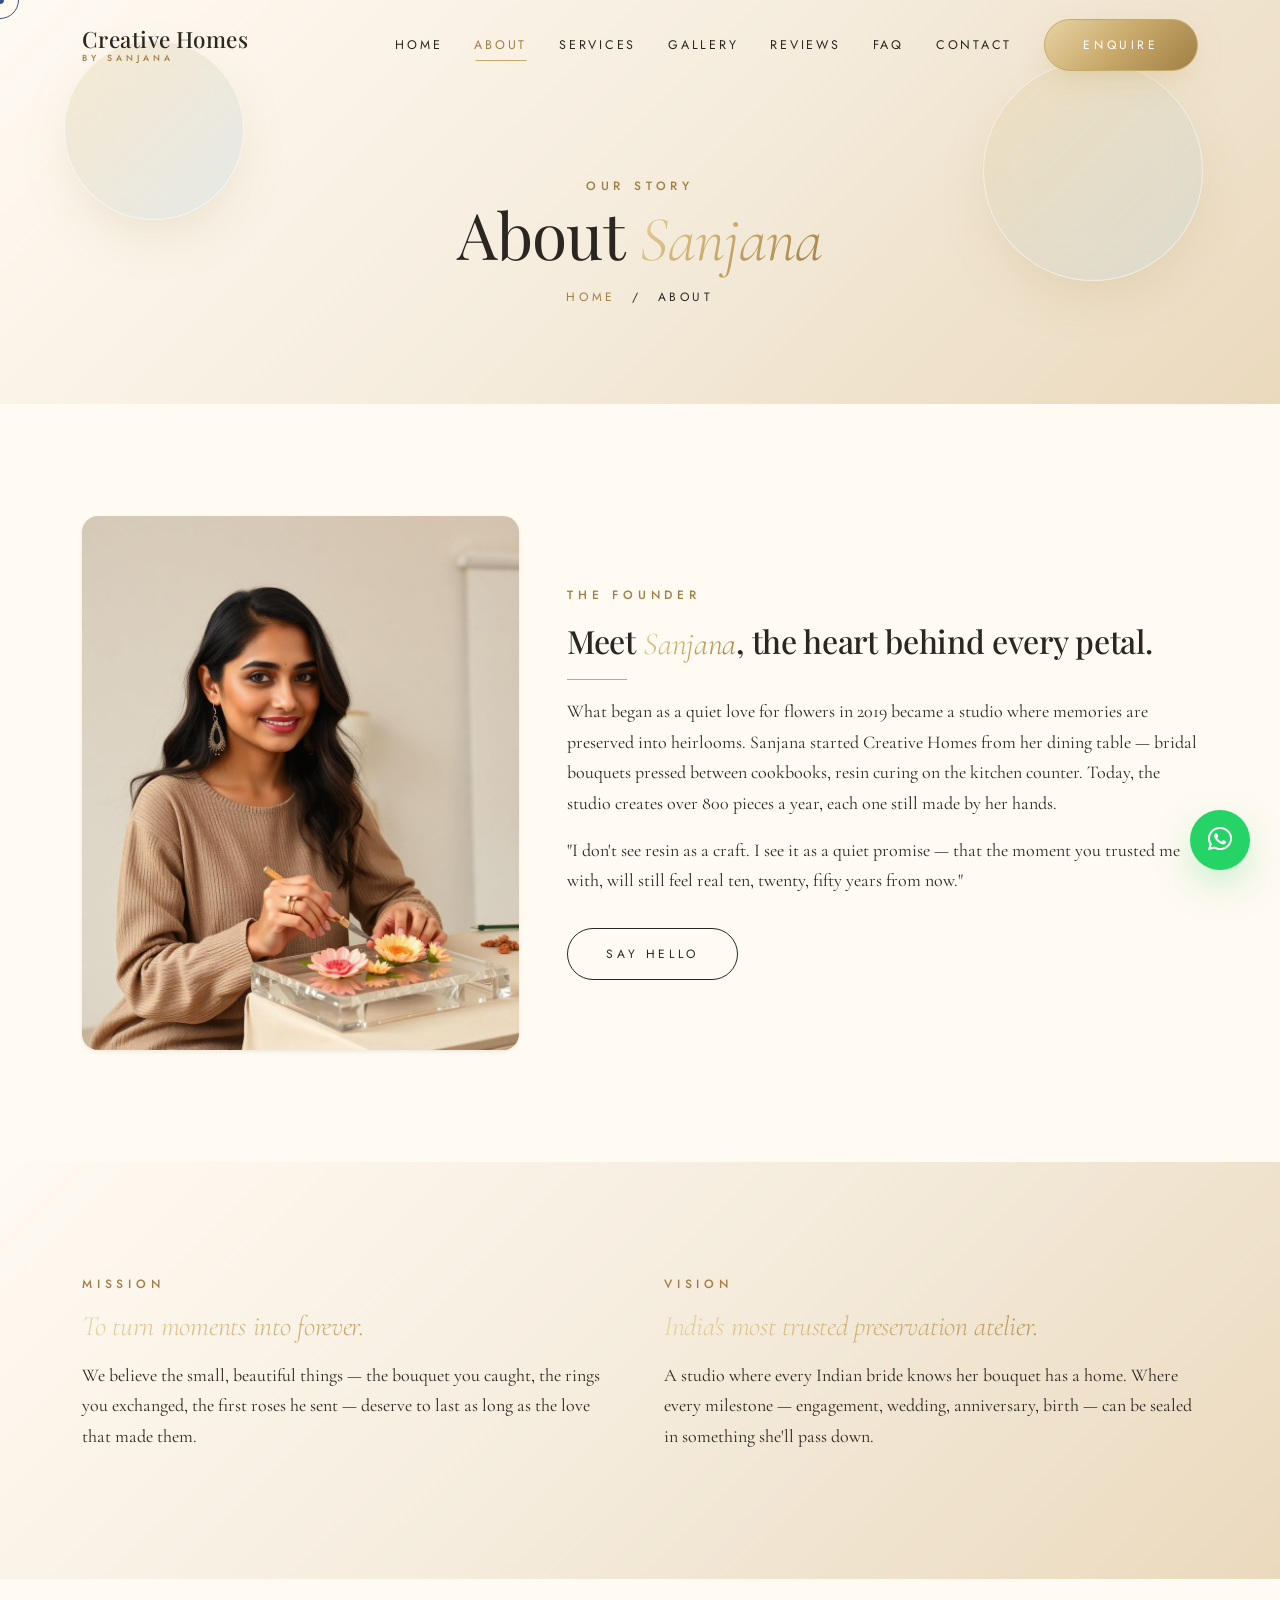
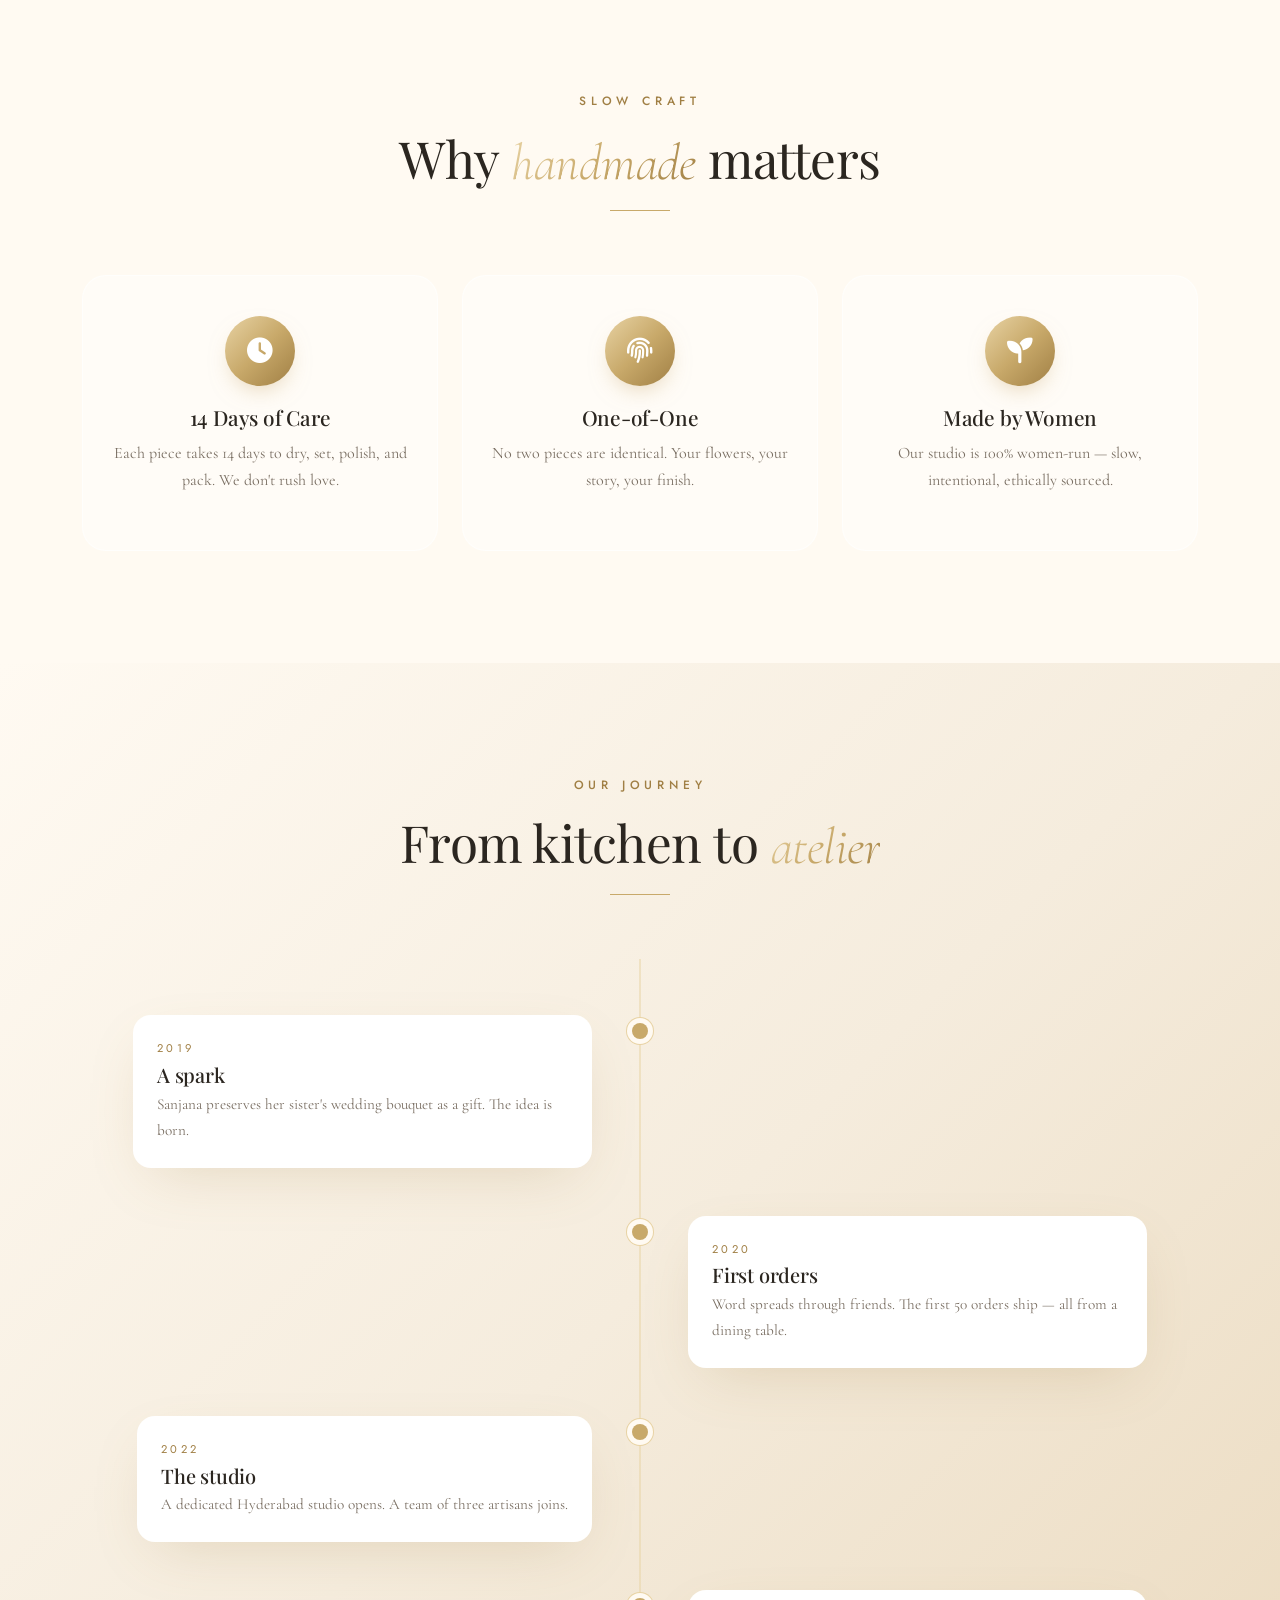
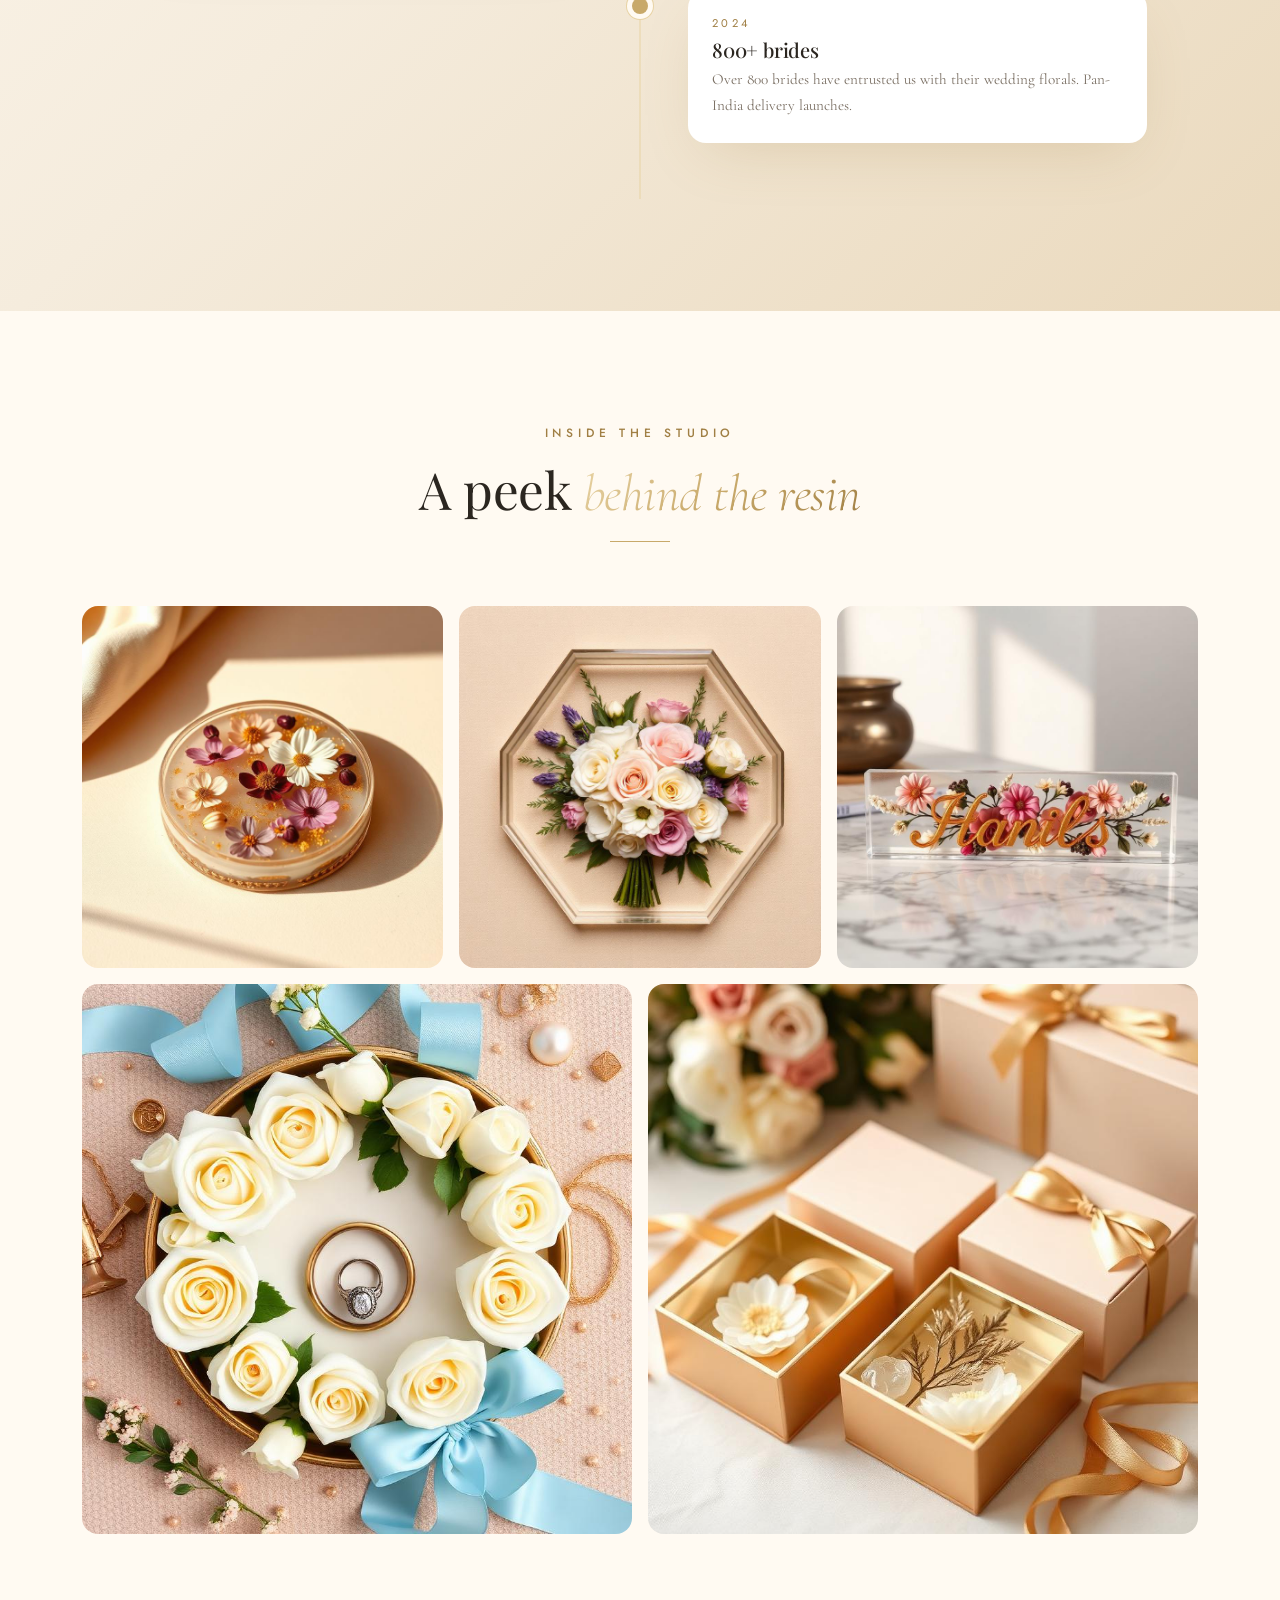
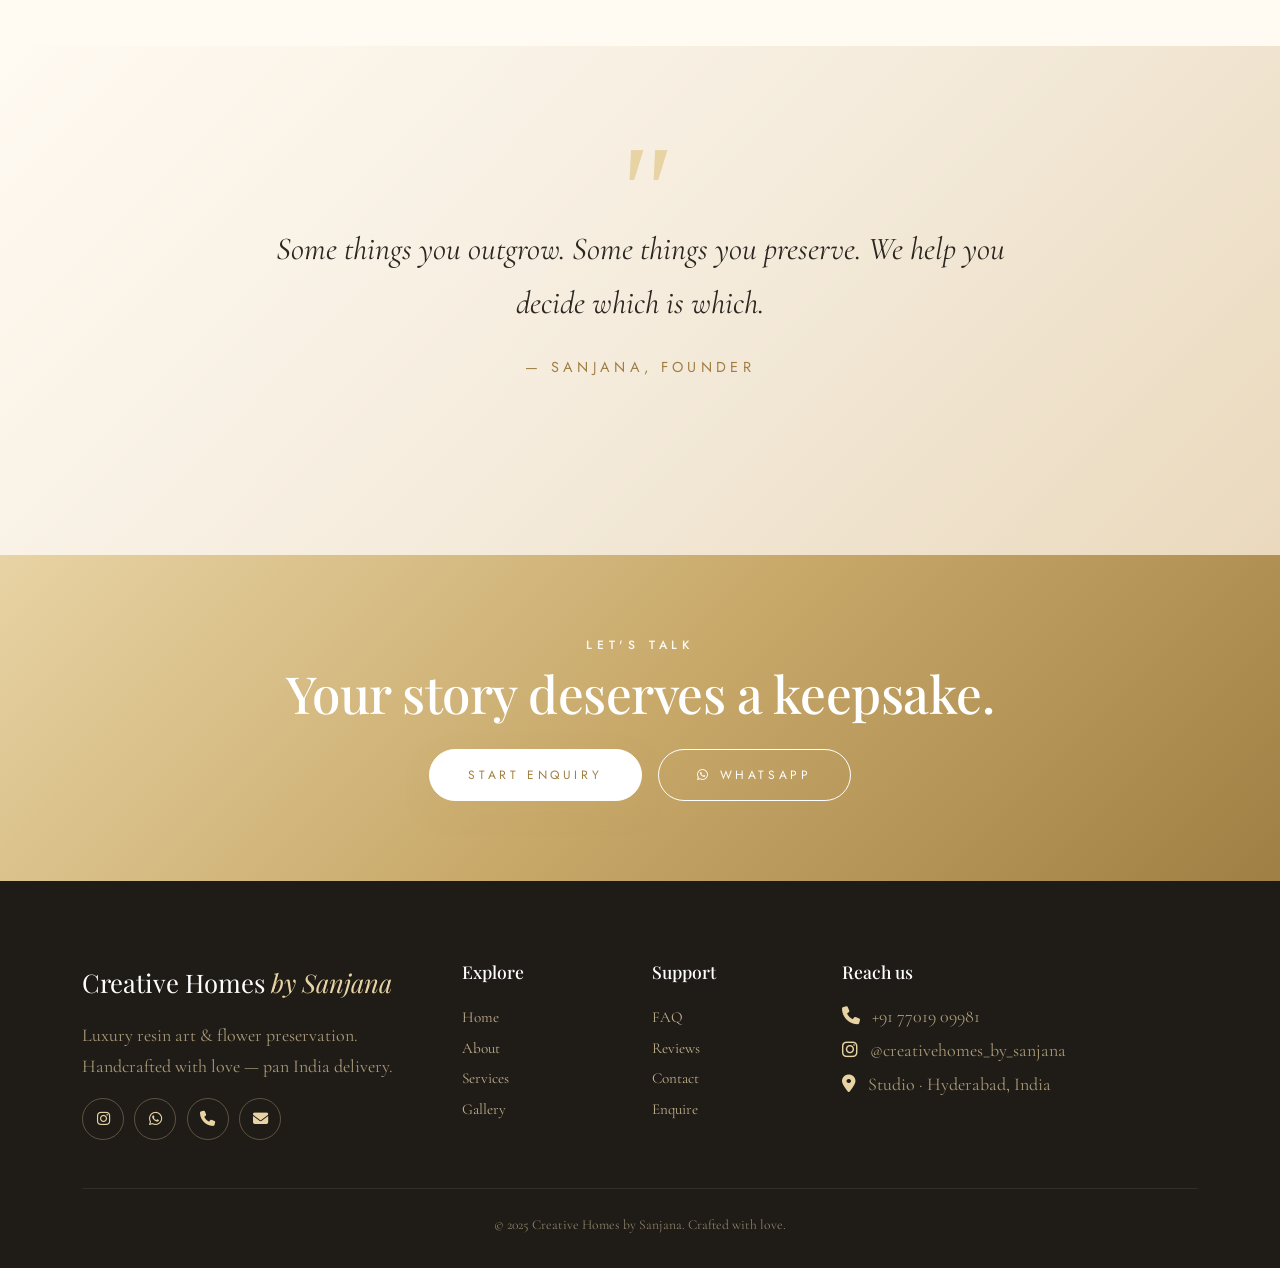
==== about.html @ 937a448a "first commit" ====
<!DOCTYPE html>
<html lang="en">
<head>
<meta charset="UTF-8" /><meta name="viewport" content="width=device-width, initial-scale=1" />
<title>About | Creative Homes by Sanjana</title>
<meta name="description" content="The story behind Creative Homes by Sanjana — a luxury resin art studio crafting heirloom keepsakes by hand." />
<link rel="preconnect" href="https://fonts.googleapis.com"><link rel="preconnect" href="https://fonts.gstatic.com" crossorigin>
<link href="https://fonts.googleapis.com/css2?family=Playfair+Display:wght@400;500;600&family=Cormorant+Garamond:ital,wght@0,300;0,400;1,300;1,400&family=Jost:wght@300;400;500&display=swap" rel="stylesheet">
<link rel="stylesheet" href="https://cdn.jsdelivr.net/npm/bootstrap@5.3.3/dist/css/bootstrap.min.css">
<link rel="stylesheet" href="https://cdnjs.cloudflare.com/ajax/libs/font-awesome/6.5.0/css/all.min.css">
<link rel="stylesheet" href="CSS/style.css"><link rel="stylesheet" href="CSS/responsive.css">
</head>
<body>
<div class="loader"><div class="loader-ring"></div><div class="loader-text">Creative Homes</div></div>
<div class="cursor-dot"></div><div class="cursor-ring"></div><div class="scroll-progress"></div>

<nav class="navbar navbar-expand-lg fixed-top">
  <div class="container">
    <a class="brand navbar-brand" href="index.html">Creative Homes<small>by Sanjana</small></a>
    <button class="navbar-toggler" data-bs-toggle="collapse" data-bs-target="#nav"><i class="fa-solid fa-bars"></i></button>
    <div class="collapse navbar-collapse justify-content-end" id="nav">
      <ul class="navbar-nav align-items-lg-center">
        <li class="nav-item"><a class="nav-link" href="index.html">Home</a></li>
        <li class="nav-item"><a class="nav-link" href="about.html">About</a></li>
        <li class="nav-item"><a class="nav-link" href="services.html">Services</a></li>
        <li class="nav-item"><a class="nav-link" href="gallery.html">Gallery</a></li>
        <li class="nav-item"><a class="nav-link" href="testimonials.html">Reviews</a></li>
        <li class="nav-item"><a class="nav-link" href="faq.html">FAQ</a></li>
        <li class="nav-item"><a class="nav-link" href="contact.html">Contact</a></li>
        <li class="nav-item ms-lg-3"><a class="btn btn-luxe" href="enquiry.html">Enquire</a></li>
      </ul>
    </div>
  </div>
</nav>

<header class="page-header">
  <div class="float-el f1"></div><div class="float-el f3"></div>
  <div class="container position-relative">
    <div class="eyebrow">Our Story</div>
    <h1>About <span class="display gold-text">Sanjana</span></h1>
    <nav class="breadcrumb"><a href="index.html">Home</a><span class="mx-3">/</span><span>About</span></nav>
  </div>
</header>

<!-- Founder -->
<section>
  <div class="container">
    <div class="row align-items-center g-5">
      <div class="col-lg-5 reveal">
        <img src="Images/Founder1.jfif" class="img-fluid rounded-4 shadow-sm" alt="Founder Sanjana">
      </div>
      <div class="col-lg-7 reveal">
        <div class="eyebrow">The Founder</div>
        <h2 class="mt-3">Meet <span class="display gold-text">Sanjana</span>, the heart behind every petal.</h2>
        <span class="divider mx-0"></span>
        <p class="mt-3">What began as a quiet love for flowers in 2019 became a studio where memories are preserved into heirlooms. Sanjana started Creative Homes from her dining table — bridal bouquets pressed between cookbooks, resin curing on the kitchen counter. Today, the studio creates over 800 pieces a year, each one still made by her hands.</p>
        <p>"I don't see resin as a craft. I see it as a quiet promise — that the moment you trusted me with, will still feel real ten, twenty, fifty years from now."</p>
        <a href="contact.html" class="btn btn-ghost mt-3">Say Hello</a>
      </div>
    </div>
  </div>
</section>

<!-- Brand story -->
<section style="background:var(--grad-beige)">
  <div class="container">
    <div class="row g-5">
      <div class="col-md-6 reveal">
        <div class="eyebrow">Mission</div>
        <h3 class="mt-3 display gold-text">To turn moments into forever.</h3>
        <p class="mt-3">We believe the small, beautiful things — the bouquet you caught, the rings you exchanged, the first roses he sent — deserve to last as long as the love that made them.</p>
      </div>
      <div class="col-md-6 reveal">
        <div class="eyebrow">Vision</div>
        <h3 class="mt-3 display gold-text">India's most trusted preservation atelier.</h3>
        <p class="mt-3">A studio where every Indian bride knows her bouquet has a home. Where every milestone — engagement, wedding, anniversary, birth — can be sealed in something she'll pass down.</p>
      </div>
    </div>
  </div>
</section>

<!-- Why handmade -->
<section>
  <div class="container">
    <div class="section-head reveal">
      <div class="eyebrow">Slow craft</div>
      <h2>Why <span class="display gold-text">handmade</span> matters</h2>
      <span class="divider"></span>
    </div>
    <div class="row g-4">
      <div class="col-md-4 reveal"><div class="feature"><div class="ico"><i class="fa-solid fa-clock"></i></div><h5>14 Days of Care</h5><p>Each piece takes 14 days to dry, set, polish, and pack. We don't rush love.</p></div></div>
      <div class="col-md-4 reveal"><div class="feature"><div class="ico"><i class="fa-solid fa-fingerprint"></i></div><h5>One-of-One</h5><p>No two pieces are identical. Your flowers, your story, your finish.</p></div></div>
      <div class="col-md-4 reveal"><div class="feature"><div class="ico"><i class="fa-solid fa-seedling"></i></div><h5>Made by Women</h5><p>Our studio is 100% women-run — slow, intentional, ethically sourced.</p></div></div>
    </div>
  </div>
</section>

<!-- Timeline -->
<section style="background:var(--grad-beige)">
  <div class="container">
    <div class="section-head reveal">
      <div class="eyebrow">Our journey</div>
      <h2>From kitchen to <span class="display gold-text">atelier</span></h2>
      <span class="divider"></span>
    </div>
    <div class="timeline">
      <div class="tl-item reveal"><div class="card-tl"><div class="year">2019</div><h5>A spark</h5><p>Sanjana preserves her sister's wedding bouquet as a gift. The idea is born.</p></div><span class="dot"></span></div>
      <div class="tl-item reveal"><div class="card-tl"><div class="year">2020</div><h5>First orders</h5><p>Word spreads through friends. The first 50 orders ship — all from a dining table.</p></div><span class="dot"></span></div>
      <div class="tl-item reveal"><div class="card-tl"><div class="year">2022</div><h5>The studio</h5><p>A dedicated Hyderabad studio opens. A team of three artisans joins.</p></div><span class="dot"></span></div>
      <div class="tl-item reveal"><div class="card-tl"><div class="year">2024</div><h5>800+ brides</h5><p>Over 800 brides have entrusted us with their wedding florals. Pan-India delivery launches.</p></div><span class="dot"></span></div>
    </div>
  </div>
</section>

<!-- Image gallery -->
<section>
  <div class="container">
    <div class="section-head reveal"><div class="eyebrow">Inside the studio</div><h2>A peek <span class="display gold-text">behind the resin</span></h2><span class="divider"></span></div>
    <div class="row g-3">
      <div class="col-md-4 reveal"><img src="Images/p1.jfif" class="img-fluid rounded-4" alt=""></div>
      <div class="col-md-4 reveal"><img src="Images/p3.jfif" class="img-fluid rounded-4" alt=""></div>
      <div class="col-md-4 reveal"><img src="Images/p4.jfif" class="img-fluid rounded-4" alt=""></div>
      <div class="col-md-6 reveal"><img src="Images/p2.jfif" class="img-fluid rounded-4" alt=""></div>
      <div class="col-md-6 reveal"><img src="Images/p5.jfif" class="img-fluid rounded-4" alt=""></div>
    </div>
  </div>
</section>

<!-- Quote -->
<section style="background:var(--grad-beige)">
  <div class="container">
    <div class="quote-block reveal">
      Some things you outgrow. Some things you preserve. We help you decide which is which.
      <cite>— Sanjana, Founder</cite>
    </div>
  </div>
</section>

<section class="cta-strip">
  <div class="container reveal">
    <div class="eyebrow" style="color:#fffaf2">Let's talk</div>
    <h2 class="mt-2">Your story deserves a keepsake.</h2>
    <div class="d-flex justify-content-center gap-3 flex-wrap mt-4">
      <a href="enquiry.html" class="btn btn-luxe">Start Enquiry</a>
      <a href="https://wa.me/917701909981" target="_blank" class="btn btn-ghost"><i class="fa-brands fa-whatsapp me-2"></i>WhatsApp</a>
    </div>
  </div>
</section>

<footer class="footer">
  <div class="container">
    <div class="row g-4">
      <div class="col-lg-4">
        <div class="brand-f">Creative Homes <em style="color:var(--gold-light)">by Sanjana</em></div>
        <p class="mt-3" style="color:#a89978">Luxury resin art & flower preservation. Handcrafted with love — pan India delivery.</p>
        <div class="social mt-3">
          <a href="https://instagram.com/creativehomes_by_sanjana" target="_blank"><i class="fa-brands fa-instagram"></i></a>
          <a href="https://wa.me/917701909981" target="_blank"><i class="fa-brands fa-whatsapp"></i></a>
          <a href="tel:+917701909981"><i class="fa-solid fa-phone"></i></a>
          <a href="mailto:hello@creativehomes.in"><i class="fa-solid fa-envelope"></i></a>
        </div>
      </div>
      <div class="col-6 col-lg-2"><h6>Explore</h6><div><a href="index.html">Home</a></div><div><a href="about.html">About</a></div><div><a href="services.html">Services</a></div><div><a href="gallery.html">Gallery</a></div></div>
      <div class="col-6 col-lg-2"><h6>Support</h6><div><a href="faq.html">FAQ</a></div><div><a href="testimonials.html">Reviews</a></div><div><a href="contact.html">Contact</a></div><div><a href="enquiry.html">Enquire</a></div></div>
      <div class="col-lg-4"><h6>Reach us</h6>
        <p style="color:#a89978;margin:.2rem 0"><i class="fa-solid fa-phone me-2" style="color:var(--gold-light)"></i> +91 77019 09981</p>
        <p style="color:#a89978;margin:.2rem 0"><i class="fa-brands fa-instagram me-2" style="color:var(--gold-light)"></i> @creativehomes_by_sanjana</p>
        <p style="color:#a89978;margin:.2rem 0"><i class="fa-solid fa-location-dot me-2" style="color:var(--gold-light)"></i> Studio · Hyderabad, India</p>
      </div>
    </div>
    <div class="copy text-center">© 2025 Creative Homes by Sanjana. Crafted with love.</div>
  </div>
</footer>

<a class="fab-wa" href="https://wa.me/917701909981" target="_blank"><i class="fa-brands fa-whatsapp"></i></a>
<button class="back-top"><i class="fa-solid fa-arrow-up"></i></button>
<script src="https://cdn.jsdelivr.net/npm/bootstrap@5.3.3/dist/js/bootstrap.bundle.min.js"></script>
<script src="JS/main.js"></script>
</body>
</html>
---- CSS/style.css ----
/* ===================================================
   Creative Homes by Sanjana — Luxury Brand Stylesheet
   Palette: Beige, White, Gold, Pastel Blue
=================================================== */

:root{
  --beige-50:#fbf7f1;
  --beige-100:#f5ecdd;
  --beige-200:#ead9bd;
  --cream:#fffaf2;
  --white:#ffffff;
  --gold:#c8a96a;
  --gold-dark:#a07f44;
  --gold-light:#e8d3a4;
  --blue:#b8d3e3;
  --blue-dark:#7fa9c2;
  --ink:#2b2620;
  --muted:#7a6f63;
  --shadow-soft:0 20px 60px -20px rgba(160,127,68,.25);
  --shadow-deep:0 30px 80px -30px rgba(43,38,32,.35);
  --grad-gold:linear-gradient(135deg,#e8d3a4 0%,#c8a96a 50%,#a07f44 100%);
  --grad-beige:linear-gradient(135deg,#fffaf2 0%,#f5ecdd 50%,#ead9bd 100%);
  --grad-overlay:linear-gradient(135deg,rgba(255,250,242,.7),rgba(184,211,227,.35));
}

/* ---------- Base ---------- */
*{box-sizing:border-box}
html{scroll-behavior:smooth}
body{
  font-family:'Cormorant Garamond', Georgia, serif;
  background:var(--cream);
  color:var(--ink);
  font-size:18px;
  line-height:1.7;
  overflow-x:hidden;
  cursor:none;
}
.sans{font-family:'Jost','Helvetica Neue',sans-serif}
h1,h2,h3,h4,h5{font-family:'Playfair Display',serif;font-weight:500;letter-spacing:-.01em}
.display{font-family:'Cormorant Garamond',serif;font-weight:300;font-style:italic}
.eyebrow{
  font-family:'Jost',sans-serif;
  font-size:.75rem;
  letter-spacing:.4em;
  text-transform:uppercase;
  color:var(--gold-dark);
  font-weight:500;
}
.gold-text{
  background:var(--grad-gold);
  -webkit-background-clip:text;
  background-clip:text;
  color:transparent;
}
a{color:inherit;text-decoration:none;transition:color .3s}
a:hover{color:var(--gold-dark)}
section{padding:7rem 0;position:relative}
.divider{width:60px;height:1px;background:var(--gold);margin:1rem auto;display:block}

/* ---------- Custom cursor ---------- */
.cursor-dot, .cursor-ring{
  position:fixed;top:0;left:0;pointer-events:none;
  z-index:9999;border-radius:50%;transform:translate(-50%,-50%);
  mix-blend-mode:difference;
}
.cursor-dot{width:8px;height:8px;background:var(--gold)}
.cursor-ring{width:38px;height:38px;border:1px solid var(--gold);transition:transform .25s ease, width .25s, height .25s}
.cursor-ring.grow{width:64px;height:64px;background:rgba(200,169,106,.15)}
@media (max-width:991px){body{cursor:auto}.cursor-dot,.cursor-ring{display:none}}

/* ---------- Scroll progress ---------- */
.scroll-progress{
  position:fixed;top:0;left:0;height:3px;width:0%;
  background:var(--grad-gold);z-index:1080;transition:width .1s linear;
}

/* ---------- Loader ---------- */
.loader{
  position:fixed;inset:0;background:var(--cream);z-index:2000;
  display:flex;align-items:center;justify-content:center;flex-direction:column;
  transition:opacity .8s ease, visibility .8s ease;
}
.loader.hidden{opacity:0;visibility:hidden}
.loader-ring{
  width:60px;height:60px;border-radius:50%;
  border:2px solid var(--beige-200);border-top-color:var(--gold);
  animation:spin 1s linear infinite;
}
.loader-text{margin-top:1rem;letter-spacing:.5em;font-family:'Jost',sans-serif;font-size:.7rem;color:var(--gold-dark);text-transform:uppercase}
@keyframes spin{to{transform:rotate(360deg)}}

/* ---------- Navbar ---------- */
.navbar{
  padding:1.2rem 0;transition:all .4s ease;
  background:transparent;backdrop-filter:blur(0px);
}
.navbar.scrolled{
  background:rgba(255,250,242,.75);
  backdrop-filter:blur(20px) saturate(180%);
  -webkit-backdrop-filter:blur(20px) saturate(180%);
  box-shadow:0 10px 40px -20px rgba(160,127,68,.2);
  padding:.7rem 0;
}
.navbar .brand{
  font-family:'Playfair Display',serif;font-weight:500;font-size:1.4rem;
  color:var(--ink);letter-spacing:.02em;line-height:1;
}
.navbar .brand small{display:block;font-family:'Jost',sans-serif;font-size:.55rem;letter-spacing:.45em;color:var(--gold-dark);margin-top:4px;text-transform:uppercase;font-weight:500}
.nav-link{
  font-family:'Jost',sans-serif;font-size:.78rem;letter-spacing:.22em;
  text-transform:uppercase;color:var(--ink)!important;padding:.5rem 1rem!important;
  position:relative;font-weight:400;
}
.nav-link::after{
  content:'';position:absolute;bottom:.2rem;left:50%;width:0;height:1px;
  background:var(--gold);transition:all .35s ease;transform:translateX(-50%);
}
.nav-link:hover::after,.nav-link.active::after{width:60%}
.nav-link.active{color:var(--gold-dark)!important}
.navbar-toggler{border:none;color:var(--ink)}
.navbar-toggler:focus{box-shadow:none}

/* ---------- Buttons ---------- */
.btn-luxe{
  font-family:'Jost',sans-serif;font-size:.75rem;letter-spacing:.3em;
  text-transform:uppercase;padding:1rem 2.4rem;border-radius:50px;
  border:1px solid var(--gold);background:var(--grad-gold);color:#fff;
  position:relative;overflow:hidden;transition:all .4s ease;
  box-shadow:0 10px 30px -10px rgba(200,169,106,.5);
}
.btn-luxe:hover{
  transform:translateY(-3px);color:#fff;
  box-shadow:0 20px 40px -10px rgba(200,169,106,.7);
}
.btn-luxe::before{
  content:'';position:absolute;top:0;left:-100%;width:100%;height:100%;
  background:linear-gradient(120deg,transparent,rgba(255,255,255,.4),transparent);
  transition:left .6s ease;
}
.btn-luxe:hover::before{left:100%}
.btn-ghost{
  font-family:'Jost',sans-serif;font-size:.75rem;letter-spacing:.3em;
  text-transform:uppercase;padding:1rem 2.4rem;border-radius:50px;
  border:1px solid var(--ink);background:transparent;color:var(--ink);
  transition:all .4s ease;
}
.btn-ghost:hover{background:var(--ink);color:var(--cream);border-color:var(--ink)}

/* ---------- Hero ---------- */
.hero{
  min-height:100vh;display:flex;align-items:center;
  background:var(--grad-beige);position:relative;overflow:hidden;
  padding-top:8rem;
}
.hero::before{
  content:'';position:absolute;inset:0;
  background:radial-gradient(circle at 20% 30%, rgba(184,211,227,.3), transparent 50%),
             radial-gradient(circle at 80% 70%, rgba(232,211,164,.4), transparent 50%);
  pointer-events:none;
}
.hero h1{
  font-size:clamp(2.6rem,6vw,5.6rem);line-height:1.05;font-weight:400;
  margin-bottom:1.5rem;
}
.hero h1 .display{display:block;font-size:1.15em;color:var(--gold-dark)}
.hero p.lead{font-size:1.25rem;color:var(--muted);max-width:540px;font-weight:300;font-style:italic}
.type-cursor{display:inline-block;width:2px;background:var(--gold);height:1em;margin-left:6px;animation:blink 1s infinite;vertical-align:middle}
@keyframes blink{50%{opacity:0}}

/* Floating resin elements */
.float-el{
  position:absolute;border-radius:50%;
  background:linear-gradient(135deg,rgba(232,211,164,.4),rgba(184,211,227,.3));
  backdrop-filter:blur(20px);border:1px solid rgba(255,255,255,.5);
  box-shadow:var(--shadow-soft);
  animation:float 8s ease-in-out infinite;
}
.float-el.f1{width:180px;height:180px;top:10%;left:5%}
.float-el.f2{width:120px;height:120px;top:60%;left:8%;animation-delay:-2s;animation-duration:10s}
.float-el.f3{width:220px;height:220px;top:15%;right:6%;animation-delay:-4s;animation-duration:12s}
.float-el.f4{width:90px;height:90px;bottom:15%;right:15%;animation-delay:-1s}
@keyframes float{
  0%,100%{transform:translateY(0) rotate(0)}
  50%{transform:translateY(-30px) rotate(8deg)}
}

.hero-visual{
  position:relative;border-radius:30px;overflow:hidden;
  box-shadow:var(--shadow-deep);
  transform:perspective(1000px) rotateY(-5deg);
}
.hero-visual img{width:100%;height:auto;display:block}
.hero-visual::after{
  content:'';position:absolute;inset:0;background:var(--grad-overlay);mix-blend-mode:overlay;
}
.hero-badge{
  position:absolute;bottom:20px;right:-20px;padding:1.5rem 2rem;
  background:rgba(255,250,242,.85);backdrop-filter:blur(20px);border-radius:20px;
  border:1px solid rgba(255,255,255,.6);box-shadow:var(--shadow-soft);
}
.hero-badge .num{font-family:'Playfair Display',serif;font-size:2.2rem;color:var(--gold-dark);line-height:1}
.hero-badge .lbl{font-family:'Jost',sans-serif;font-size:.65rem;letter-spacing:.3em;text-transform:uppercase;color:var(--muted)}

/* ---------- Section heads ---------- */
.section-head{text-align:center;margin-bottom:4rem}
.section-head h2{font-size:clamp(2rem,4vw,3.5rem);font-weight:400;margin:1rem 0}
.section-head p{color:var(--muted);max-width:600px;margin:0 auto;font-size:1.1rem}

/* ---------- Glass card ---------- */
.glass{
  background:rgba(255,250,242,.55);
  backdrop-filter:blur(20px) saturate(160%);
  -webkit-backdrop-filter:blur(20px) saturate(160%);
  border:1px solid rgba(255,255,255,.6);
  border-radius:24px;
  box-shadow:var(--shadow-soft);
}

/* ---------- Product / Category cards ---------- */
.product-card{
  position:relative;border-radius:24px;overflow:hidden;
  background:#fff;box-shadow:var(--shadow-soft);
  transition:transform .5s ease, box-shadow .5s ease;
}
.product-card:hover{transform:translateY(-12px);box-shadow:var(--shadow-deep)}
.product-card .img-wrap{aspect-ratio:1/1;overflow:hidden;position:relative}
.product-card img{width:100%;height:100%;object-fit:cover;transition:transform 1.2s ease}
.product-card:hover img{transform:scale(1.1)}
.product-card .body{padding:1.5rem 1.75rem 1.75rem}
.product-card h5{font-family:'Playfair Display',serif;font-size:1.3rem;margin:0 0 .3rem}
.product-card .meta{font-family:'Jost',sans-serif;font-size:.7rem;letter-spacing:.3em;text-transform:uppercase;color:var(--gold-dark)}
.product-card .price{margin-top:.6rem;font-family:'Cormorant Garamond',serif;font-style:italic;color:var(--muted)}

/* Auto slider */
.marquee{overflow:hidden;position:relative;padding:1rem 0}
.marquee-track{display:flex;gap:1.5rem;width:max-content;animation:scroll-x 40s linear infinite}
.marquee:hover .marquee-track{animation-play-state:paused}
.marquee-card{width:300px;flex-shrink:0}
@keyframes scroll-x{to{transform:translateX(-50%)}}

/* ---------- Categories ---------- */
.cat-card{
  position:relative;height:380px;border-radius:24px;overflow:hidden;
  background:var(--grad-beige);box-shadow:var(--shadow-soft);
  display:flex;align-items:flex-end;padding:2rem;
  transition:all .5s;
}
.cat-card::before{
  content:'';position:absolute;inset:0;
  background:linear-gradient(180deg,transparent 40%,rgba(43,38,32,.7));
}
.cat-card img{position:absolute;inset:0;width:100%;height:100%;object-fit:cover;transition:transform 1s}
.cat-card:hover img{transform:scale(1.08)}
.cat-card .content{position:relative;z-index:2;color:black}
.cat-card h4{color:black;margin:0;font-size:1.6rem}
.cat-card .arrow{
  display:inline-flex;align-items:center;gap:.5rem;margin-top:.5rem;
  font-family:'Jost',sans-serif;font-size:.7rem;letter-spacing:.3em;text-transform:uppercase;
}
.cat-card:hover{transform:translateY(-8px)}

/* ---------- Why us ---------- */
.feature{
  text-align:center;padding:2.5rem 1.5rem;border-radius:24px;
  transition:all .4s;background:rgba(255,255,255,.4);
  border:1px solid rgba(255,255,255,.6);
}
.feature:hover{background:#fff;transform:translateY(-6px);box-shadow:var(--shadow-soft)}
.feature .ico{
  width:70px;height:70px;border-radius:50%;
  background:var(--grad-gold);color:#fff;
  display:inline-flex;align-items:center;justify-content:center;
  font-size:1.6rem;margin-bottom:1.2rem;
  box-shadow:0 10px 25px -10px rgba(200,169,106,.6);
}
.feature h5{font-size:1.3rem;margin-bottom:.6rem}
.feature p{color:var(--muted);font-size:1rem}

/* ---------- Testimonials ---------- */
.testimonial{
  padding:2.5rem;border-radius:24px;text-align:center;
}
.testimonial .quote{font-family:'Cormorant Garamond',serif;font-style:italic;font-size:1.3rem;color:var(--ink);line-height:1.6;margin-bottom:1.5rem}
.testimonial .stars{color:var(--gold);letter-spacing:.2em;margin-bottom:1rem}
.testimonial .author{font-family:'Playfair Display',serif;font-size:1.05rem;color:var(--gold-dark)}
.testimonial .role{font-family:'Jost',sans-serif;font-size:.7rem;letter-spacing:.3em;text-transform:uppercase;color:var(--muted)}

/* ---------- Instagram gallery ---------- */
.insta-grid{display:grid;grid-template-columns:repeat(6,1fr);gap:.6rem}
.insta-grid .ig{
  aspect-ratio:1/1;border-radius:14px;overflow:hidden;position:relative;
  background:var(--beige-100);
}
.insta-grid .ig img{width:100%;height:100%;object-fit:cover;transition:transform .8s, filter .4s}
.insta-grid .ig::after{
  content:'\f16d';font-family:'Font Awesome 6 Brands';
  position:absolute;inset:0;display:flex;align-items:center;justify-content:center;
  color:#fff;background:rgba(43,38,32,.3);opacity:0;transition:opacity .4s;font-size:1.5rem;
}
.insta-grid .ig:hover img{transform:scale(1.1);filter:brightness(.7)}
.insta-grid .ig:hover::after{opacity:1}
@media (max-width:768px){.insta-grid{grid-template-columns:repeat(3,1fr)}}

/* ---------- CTA strip ---------- */
.cta-strip{
  background:var(--grad-gold);color:#fff;padding:5rem 0;text-align:center;
  position:relative;overflow:hidden;
}
.cta-strip h2{color:#fff;font-size:clamp(2rem,4vw,3.2rem);margin-bottom:1.5rem}
.cta-strip .btn-luxe{background:#fff;color:var(--gold-dark);border-color:#fff}
.cta-strip .btn-ghost{border-color:#fff;color:#fff}
.cta-strip .btn-ghost:hover{background:#fff;color:var(--gold-dark)}

/* ---------- Footer ---------- */
.footer{
  background:#1f1b16;color:#d6c9b0;padding:5rem 0 2rem;
}
.footer h6{font-family:'Playfair Display',serif;color:#fff;font-size:1.1rem;margin-bottom:1.2rem}
.footer a{color:#bfae8e;font-size:.95rem}
.footer a:hover{color:var(--gold-light)}
.footer .brand-f{font-family:'Playfair Display',serif;color:#fff;font-size:1.6rem}
.footer .social a{
  display:inline-flex;width:42px;height:42px;border-radius:50%;
  border:1px solid rgba(232,211,164,.3);align-items:center;justify-content:center;margin-right:.4rem;
  color:var(--gold-light);transition:all .3s;
}
.footer .social a:hover{background:var(--gold);color:#fff;border-color:var(--gold)}
.footer .copy{border-top:1px solid rgba(255,255,255,.08);margin-top:3rem;padding-top:1.5rem;font-size:.85rem;color:#8d8169}

/* ---------- Floating WA ---------- */
.fab-wa{
  position:fixed;bottom:30px;right:30px;width:60px;height:60px;border-radius:50%;
  background:#25D366;color:#fff;display:flex;align-items:center;justify-content:center;
  font-size:1.7rem;box-shadow:0 15px 40px -10px rgba(37,211,102,.5);z-index:999;
  animation:pulse 2.5s ease-in-out infinite;
}
.fab-wa:hover{color:#fff;transform:scale(1.1)}
@keyframes pulse{0%,100%{box-shadow:0 15px 40px -10px rgba(37,211,102,.5),0 0 0 0 rgba(37,211,102,.4)}50%{box-shadow:0 15px 40px -10px rgba(37,211,102,.5),0 0 0 20px rgba(37,211,102,0)}}

.back-top{
  position:fixed;bottom:30px;left:30px;width:46px;height:46px;border-radius:50%;
  background:rgba(255,250,242,.85);backdrop-filter:blur(10px);border:1px solid var(--gold);
  color:var(--gold-dark);display:flex;align-items:center;justify-content:center;
  z-index:999;opacity:0;visibility:hidden;transition:all .3s;
}
.back-top.show{opacity:1;visibility:visible}
.back-top:hover{background:var(--gold);color:#fff}

/* ---------- Reveal on scroll ---------- */
.reveal{opacity:0;transform:translateY(40px);transition:opacity .8s ease, transform .8s ease}
.reveal.in{opacity:1;transform:none}

/* ---------- Page header ---------- */
.page-header{
  padding:11rem 0 5rem;background:var(--grad-beige);text-align:center;position:relative;overflow:hidden;
}
.page-header h1{font-size:clamp(2.5rem,5vw,4.5rem);font-weight:400;margin-bottom:.5rem}
.page-header .breadcrumb{justify-content:center;background:none;padding:0;font-family:'Jost',sans-serif;font-size:.75rem;letter-spacing:.3em;text-transform:uppercase}
.page-header .breadcrumb a{color:var(--gold-dark)}

/* ---------- Service cards ---------- */
.service-card{
  background:#fff;border-radius:24px;overflow:hidden;
  box-shadow:var(--shadow-soft);transition:all .5s;height:100%;
  display:flex;flex-direction:column;
}
.service-card:hover{transform:translateY(-10px);box-shadow:var(--shadow-deep)}
.service-card .img-wrap{aspect-ratio:4/3;overflow:hidden}
.service-card img{width:100%;height:100%;object-fit:cover;transition:transform 1s}
.service-card:hover img{transform:scale(1.08)}
.service-card .body{padding:2rem;flex:1;display:flex;flex-direction:column}
.service-card h4{font-size:1.4rem}
.service-card p{color:var(--muted);flex:1}
.service-card .btn-luxe{align-self:flex-start;padding:.7rem 1.6rem;font-size:.7rem}

/* ---------- Process ---------- */
.process-step{
  text-align:center;padding:2rem 1rem;position:relative;
}
.process-step .step-num{
  width:80px;height:80px;border-radius:50%;background:var(--grad-gold);color:#fff;
  display:inline-flex;align-items:center;justify-content:center;
  font-family:'Playfair Display',serif;font-size:1.8rem;margin-bottom:1.2rem;
  box-shadow:0 15px 30px -10px rgba(200,169,106,.6);
}
.process-step h5{font-size:1.2rem}
.process-step p{color:var(--muted);font-size:.95rem}

/* ---------- Gallery ---------- */
.filter-btn{
  background:transparent;border:1px solid var(--beige-200);color:var(--ink);
  padding:.5rem 1.5rem;border-radius:50px;font-family:'Jost',sans-serif;
  font-size:.7rem;letter-spacing:.3em;text-transform:uppercase;margin:.2rem;
  transition:all .3s;
}
.filter-btn:hover,.filter-btn.active{background:var(--ink);color:#fff;border-color:var(--ink)}
.masonry{column-count:3;column-gap:1rem}
@media (max-width:991px){.masonry{column-count:2}}
@media (max-width:576px){.masonry{column-count:1}}
.masonry .m-item{
  break-inside:avoid;margin-bottom:1rem;border-radius:18px;overflow:hidden;
  position:relative;cursor:pointer;box-shadow:var(--shadow-soft);
  transition:transform .5s, opacity .4s;
}
.masonry .m-item img{width:100%;display:block;transition:transform 1s}
.masonry .m-item:hover img{transform:scale(1.08)}
.masonry .m-item::after{
  content:'\f00e';font-family:'Font Awesome 6 Free';font-weight:900;
  position:absolute;inset:0;background:rgba(43,38,32,.5);color:#fff;
  display:flex;align-items:center;justify-content:center;
  opacity:0;transition:opacity .4s;font-size:1.4rem;
}
.masonry .m-item:hover::after{opacity:1}
.masonry .m-item.hide{display:none}

/* Lightbox */
.lightbox{
  position:fixed;inset:0;background:rgba(15,12,8,.92);z-index:2500;
  display:none;align-items:center;justify-content:center;padding:2rem;
}
.lightbox.show{display:flex;animation:fadeIn .3s}
.lightbox img{max-width:90vw;max-height:85vh;border-radius:12px;box-shadow:var(--shadow-deep)}
.lightbox-close{position:absolute;top:20px;right:30px;color:#fff;font-size:2rem;cursor:pointer;background:none;border:none}
@keyframes fadeIn{from{opacity:0}to{opacity:1}}

/* ---------- FAQ ---------- */
.accordion-item{background:transparent;border:none;border-bottom:1px solid var(--beige-200);margin-bottom:0}
.accordion-button{
  background:transparent!important;box-shadow:none!important;
  font-family:'Playfair Display',serif;font-size:1.25rem;padding:1.5rem 0;
  color:var(--ink)!important;
}
.accordion-button::after{
  background:none;content:'+';color:var(--gold-dark);font-size:1.8rem;font-weight:300;
  width:auto;height:auto;transform:none;transition:transform .3s;
}
.accordion-button:not(.collapsed)::after{transform:rotate(45deg)}
.accordion-body{padding:0 0 1.5rem;color:var(--muted);font-size:1.05rem}

/* ---------- Forms ---------- */
.form-luxe .form-floating > .form-control,
.form-luxe .form-floating > .form-select{
  background:rgba(255,255,255,.6);backdrop-filter:blur(10px);
  border:1px solid var(--beige-200);border-radius:16px;
  font-family:'Jost',sans-serif;font-size:.95rem;padding:1.2rem 1.2rem .5rem;
  height:auto;min-height:60px;
}
.form-luxe .form-floating > label{
  font-family:'Jost',sans-serif;font-size:.85rem;color:var(--muted);
  padding:1rem 1.2rem;
}
.form-luxe textarea.form-control{min-height:140px!important}
.form-luxe .form-control:focus,.form-luxe .form-select:focus{
  box-shadow:none;border-color:var(--gold);background:#fff;
}

.progress-luxe{
  height:4px;background:var(--beige-200);border-radius:50px;overflow:hidden;
}
.progress-luxe .bar{height:100%;background:var(--grad-gold);width:0;transition:width .6s ease}

/* ---------- Contact ---------- */
.contact-card{
  background:#fff;border-radius:24px;padding:1rem;box-shadow:var(--shadow-soft);
  display:flex;align-items:center;gap:1.2rem;transition:all .4s;
}
.contact-card:hover{transform:translateY(-6px);box-shadow:var(--shadow-deep)}
.contact-card .ico{
  width:60px;height:60px;border-radius:50%;background:var(--grad-gold);color:#fff;
  display:flex;align-items:center;justify-content:center;flex-shrink:0;font-size:1.3rem;
}
.contact-card h6{font-family:'Playfair Display',serif;font-size:1.1rem;margin:0 0 .2rem}
.contact-card a{color:var(--muted);font-family:'Jost',sans-serif;font-size:.95rem}

/* ---------- Timeline ---------- */
.timeline{position:relative;padding:2rem 0}
.timeline::before{content:'';position:absolute;left:50%;top:0;bottom:0;width:1px;background:var(--gold-light);transform:translateX(-50%)}
.tl-item{display:flex;justify-content:flex-end;width:50%;padding:1.5rem 3rem 1.5rem 0;position:relative}
.tl-item:nth-child(even){margin-left:50%;justify-content:flex-start;padding:1.5rem 0 1.5rem 3rem}
.tl-item .dot{
  position:absolute;top:2rem;right:-8px;width:16px;height:16px;border-radius:50%;
  background:var(--gold);box-shadow:0 0 0 5px var(--cream),0 0 0 6px var(--gold-light);
}
.tl-item:nth-child(even) .dot{right:auto;left:-8px}
.tl-item .card-tl{background:#fff;padding:1.5rem;border-radius:18px;box-shadow:var(--shadow-soft);max-width:90%}
.tl-item .year{font-family:'Jost',sans-serif;font-size:.7rem;letter-spacing:.3em;color:var(--gold-dark);text-transform:uppercase}
.tl-item h5{margin:.3rem 0}
.tl-item p{color:var(--muted);font-size:.95rem;margin:0}
@media (max-width:768px){
  .timeline::before{left:20px}
  .tl-item,.tl-item:nth-child(even){width:100%;margin:0;justify-content:flex-start;padding:1rem 0 1rem 3rem}
  .tl-item .dot,.tl-item:nth-child(even) .dot{left:12px;right:auto}
}

/* ---------- Counters ---------- */
.counter{text-align:center;padding:1rem}
.counter .num{font-family:'Playfair Display',serif;font-size:3.5rem;color:var(--gold-dark);line-height:1}
.counter .lbl{font-family:'Jost',sans-serif;font-size:.75rem;letter-spacing:.3em;text-transform:uppercase;color:var(--muted);margin-top:.5rem}

/* Quote */
.quote-block{
  text-align:center;padding:4rem 2rem;max-width:800px;margin:0 auto;
  font-family:'Cormorant Garamond',serif;font-style:italic;font-size:2rem;
  color:var(--ink);position:relative;
}
.quote-block::before{
  content:'"';position:absolute;top:-2rem;left:50%;transform:translateX(-50%);
  font-size:8rem;color:var(--gold-light);font-family:Georgia,serif;line-height:1;
}
.quote-block cite{display:block;margin-top:1.5rem;font-size:.9rem;letter-spacing:.3em;text-transform:uppercase;color:var(--gold-dark);font-style:normal;font-family:'Jost',sans-serif}

/* Maps placeholder */
.map-wrap{border-radius:24px;overflow:hidden;box-shadow:var(--shadow-soft);height:50%;min-height:400px;background:var(--beige-100);position:relative}
.map-wrap iframe{width:100%;height:100%;border:0;display:block;min-height:400px}

/* Responsive helpers in style file already; responsive.css adds more */
---- CSS/responsive.css ----
/* Responsive overrides */
@media (max-width: 1199px){
  section{padding:5.5rem 0}
}
@media (max-width: 991px){
  body{font-size:17px}
  .hero{min-height:auto;padding:9rem 0 5rem}
  .hero h1{font-size:2.8rem}
  .hero-visual{transform:none;margin-top:3rem}
  .float-el.f1{width:120px;height:120px}
  .float-el.f3{width:140px;height:140px}
  .navbar.scrolled{padding:.6rem 0}
  .navbar-collapse{
    background:rgba(255,250,242,.95);backdrop-filter:blur(20px);
    border-radius:18px;margin-top:1rem;padding:1rem;
  }
  .nav-link{padding:.7rem 1rem!important}
  section{padding:4.5rem 0}
  .section-head{margin-bottom:2.5rem}
  .quote-block{font-size:1.4rem;padding:3rem 1rem}
  .quote-block::before{font-size:6rem;top:-1.5rem}
  .page-header{padding:8rem 0 3.5rem}
}
@media (max-width: 576px){
  .fab-wa{width:54px;height:54px;font-size:1.4rem;bottom:20px;right:20px}
  .back-top{bottom:20px;left:20px;width:42px;height:42px}
  .btn-luxe,.btn-ghost{padding:.85rem 1.8rem;font-size:.7rem}
  .hero{padding-top:7rem}
  .hero h1{font-size:2.3rem}
  .hero p.lead{font-size:1.05rem}
  .counter .num{font-size:2.5rem}
  .feature{padding:2rem 1rem}
}
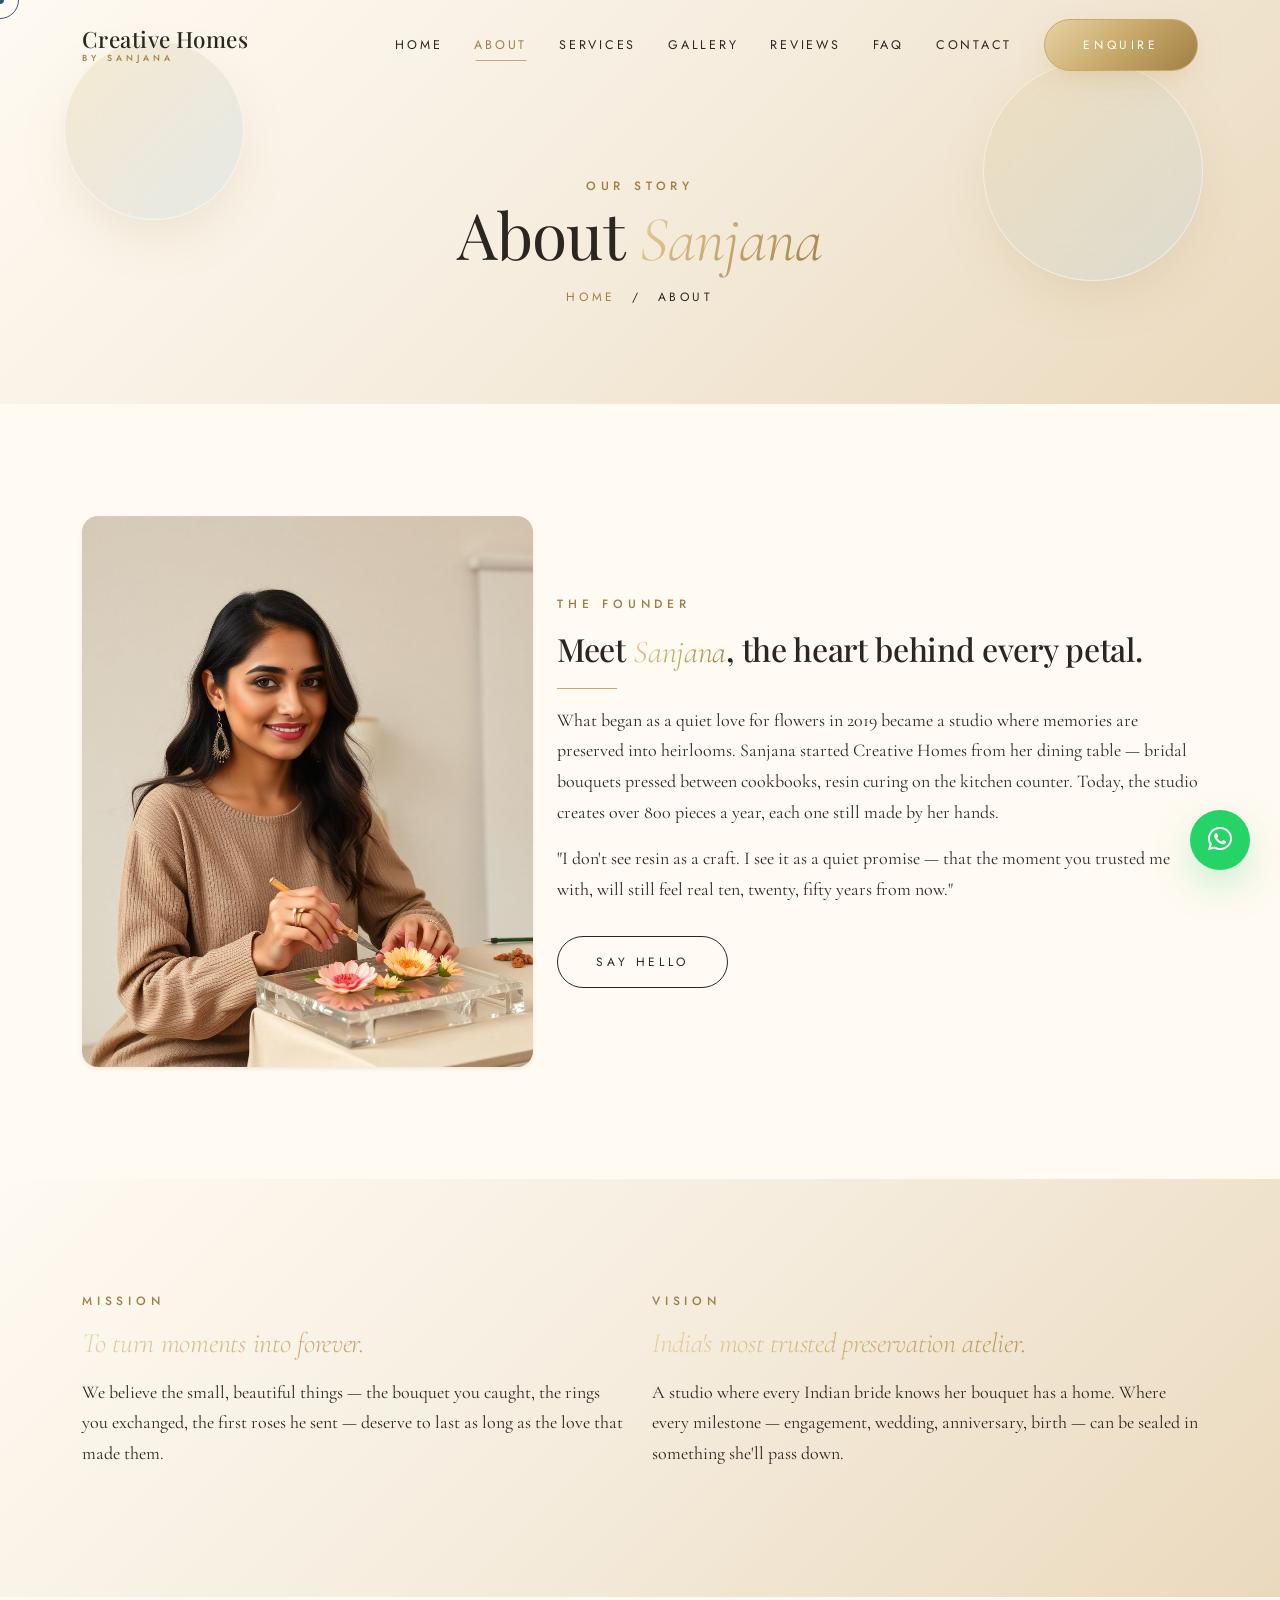
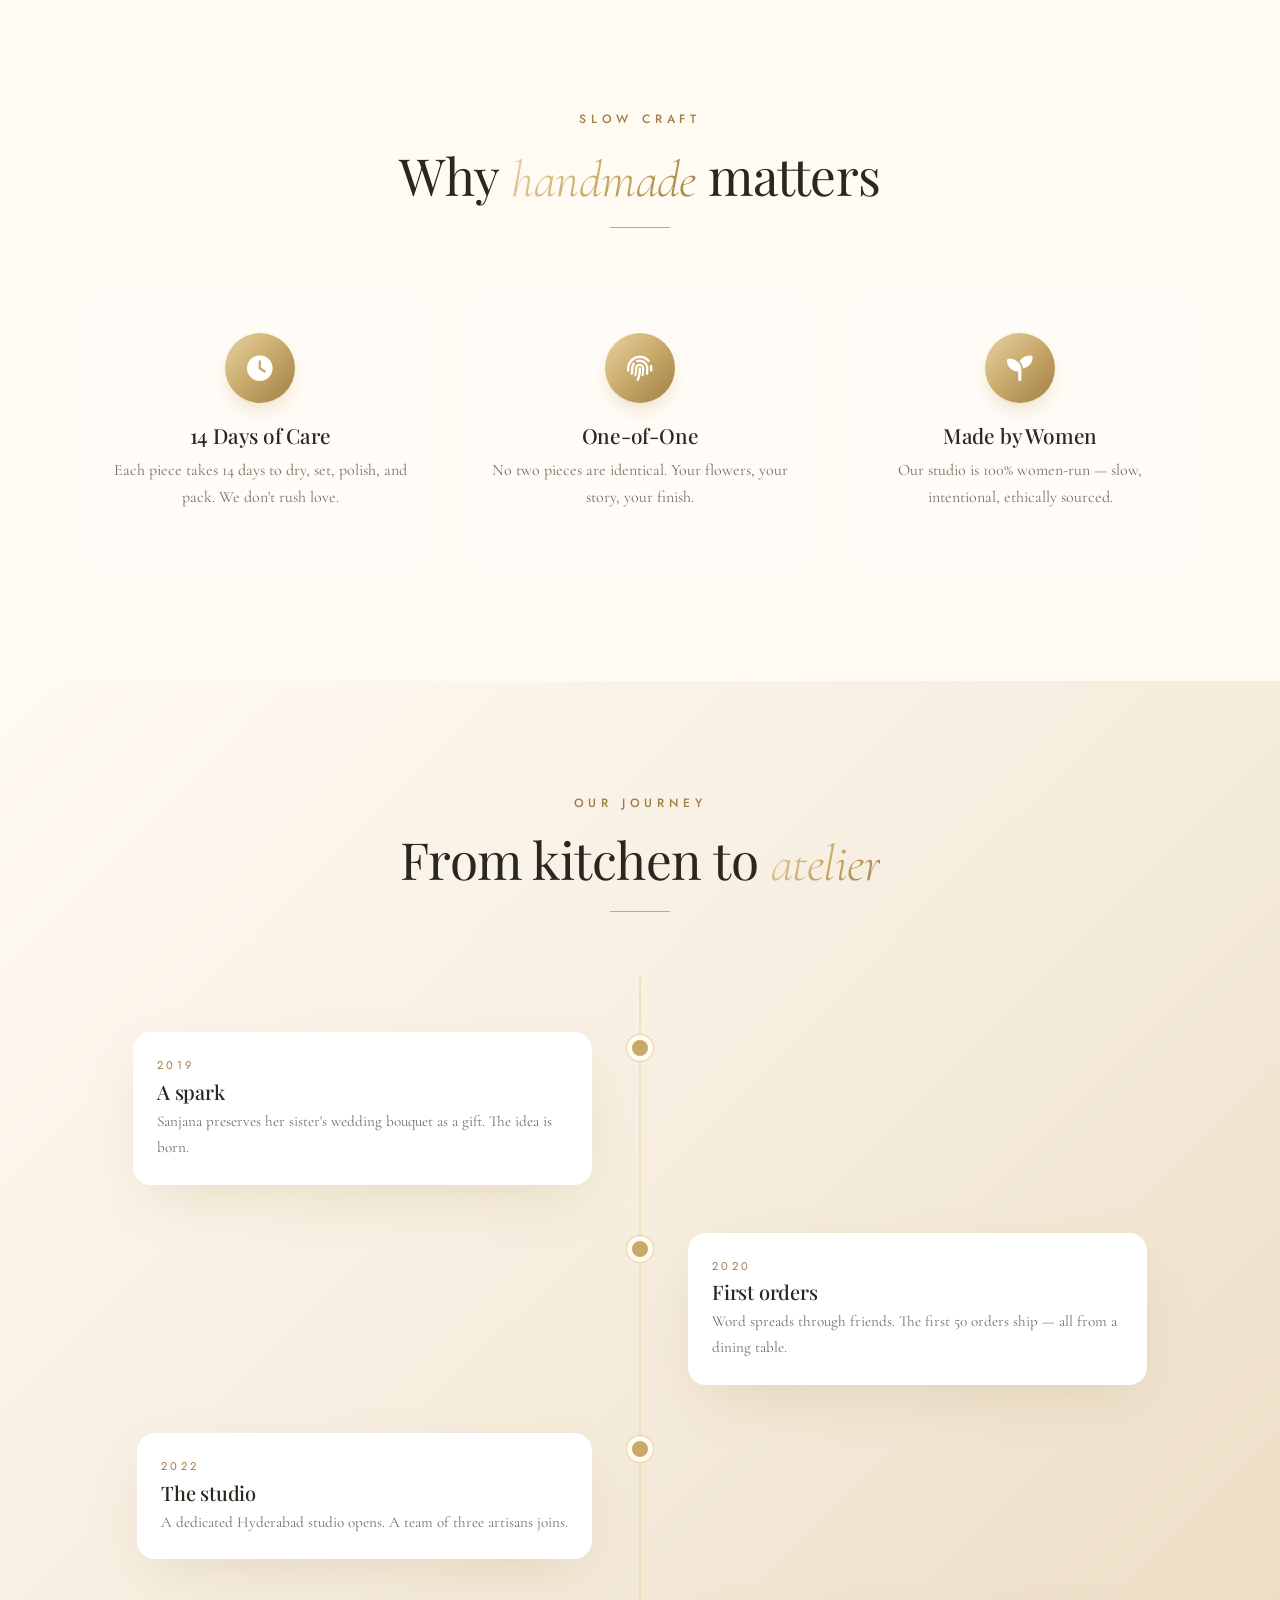
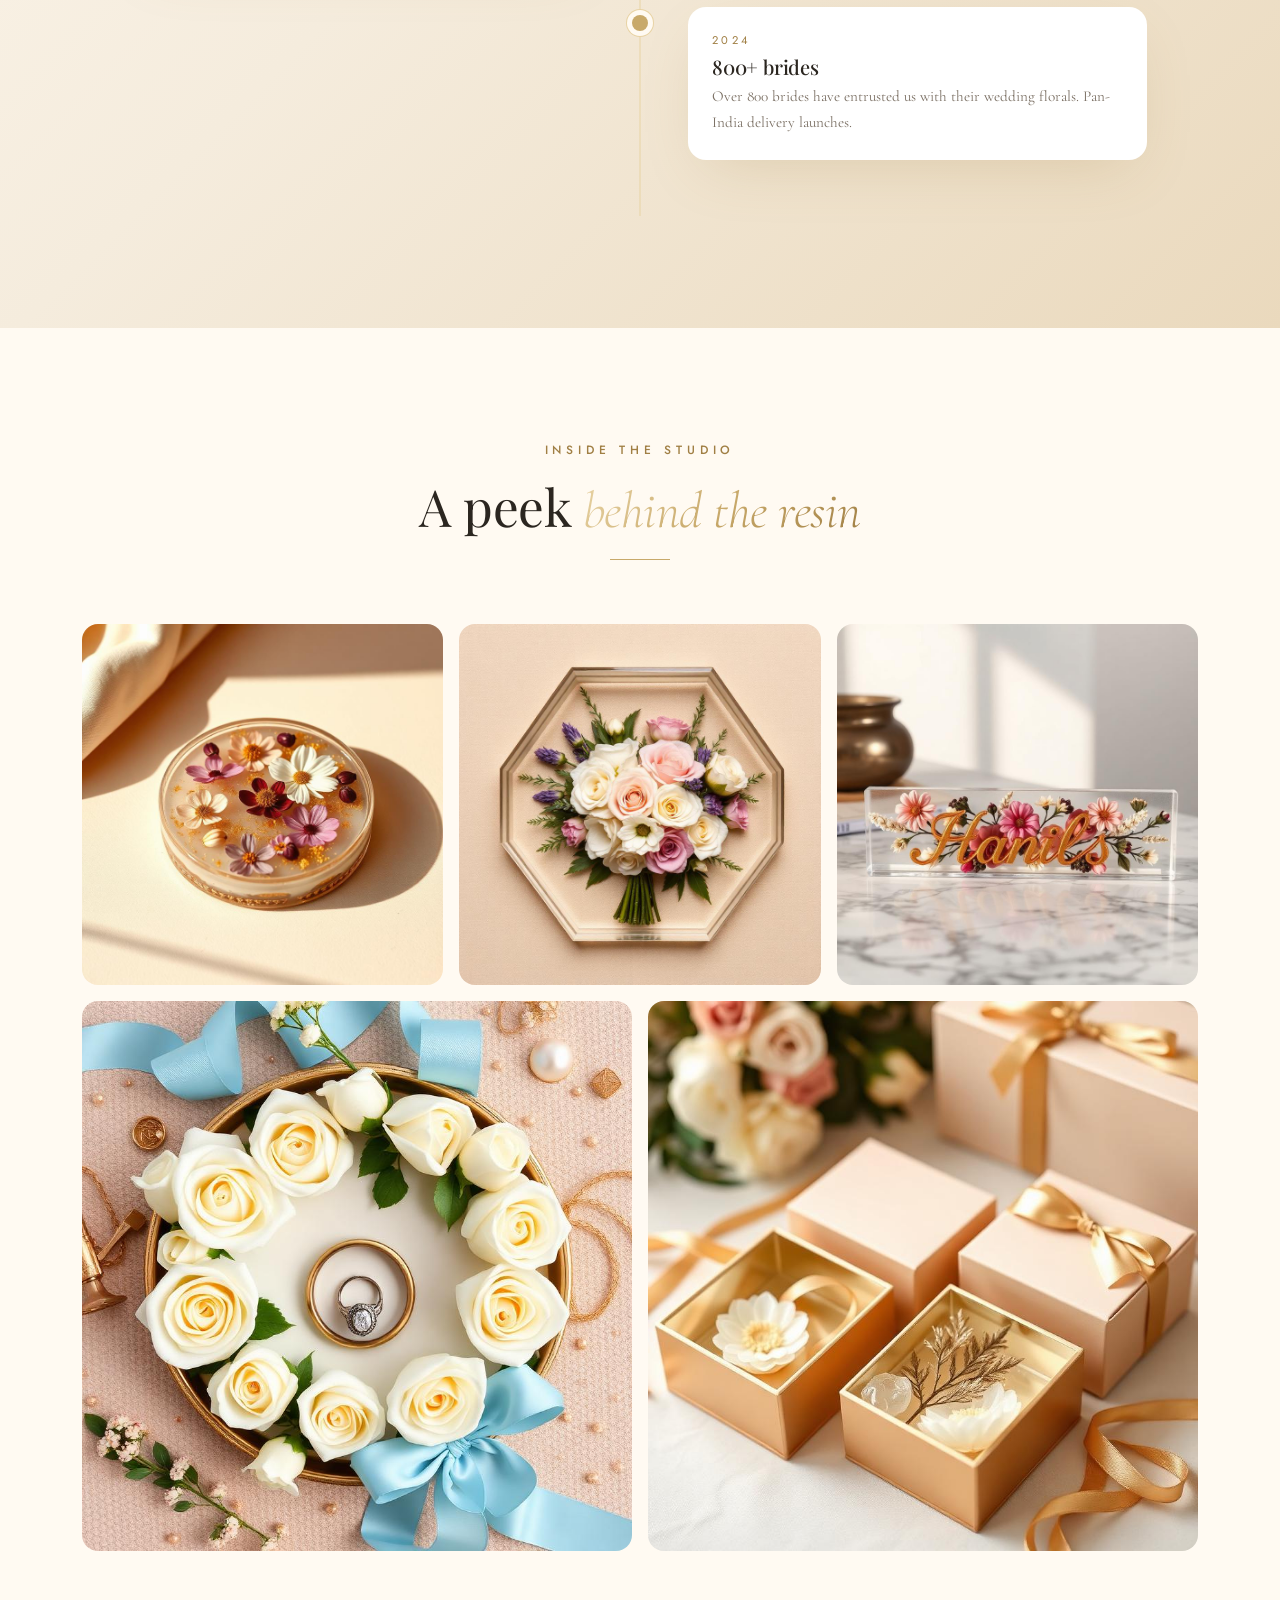
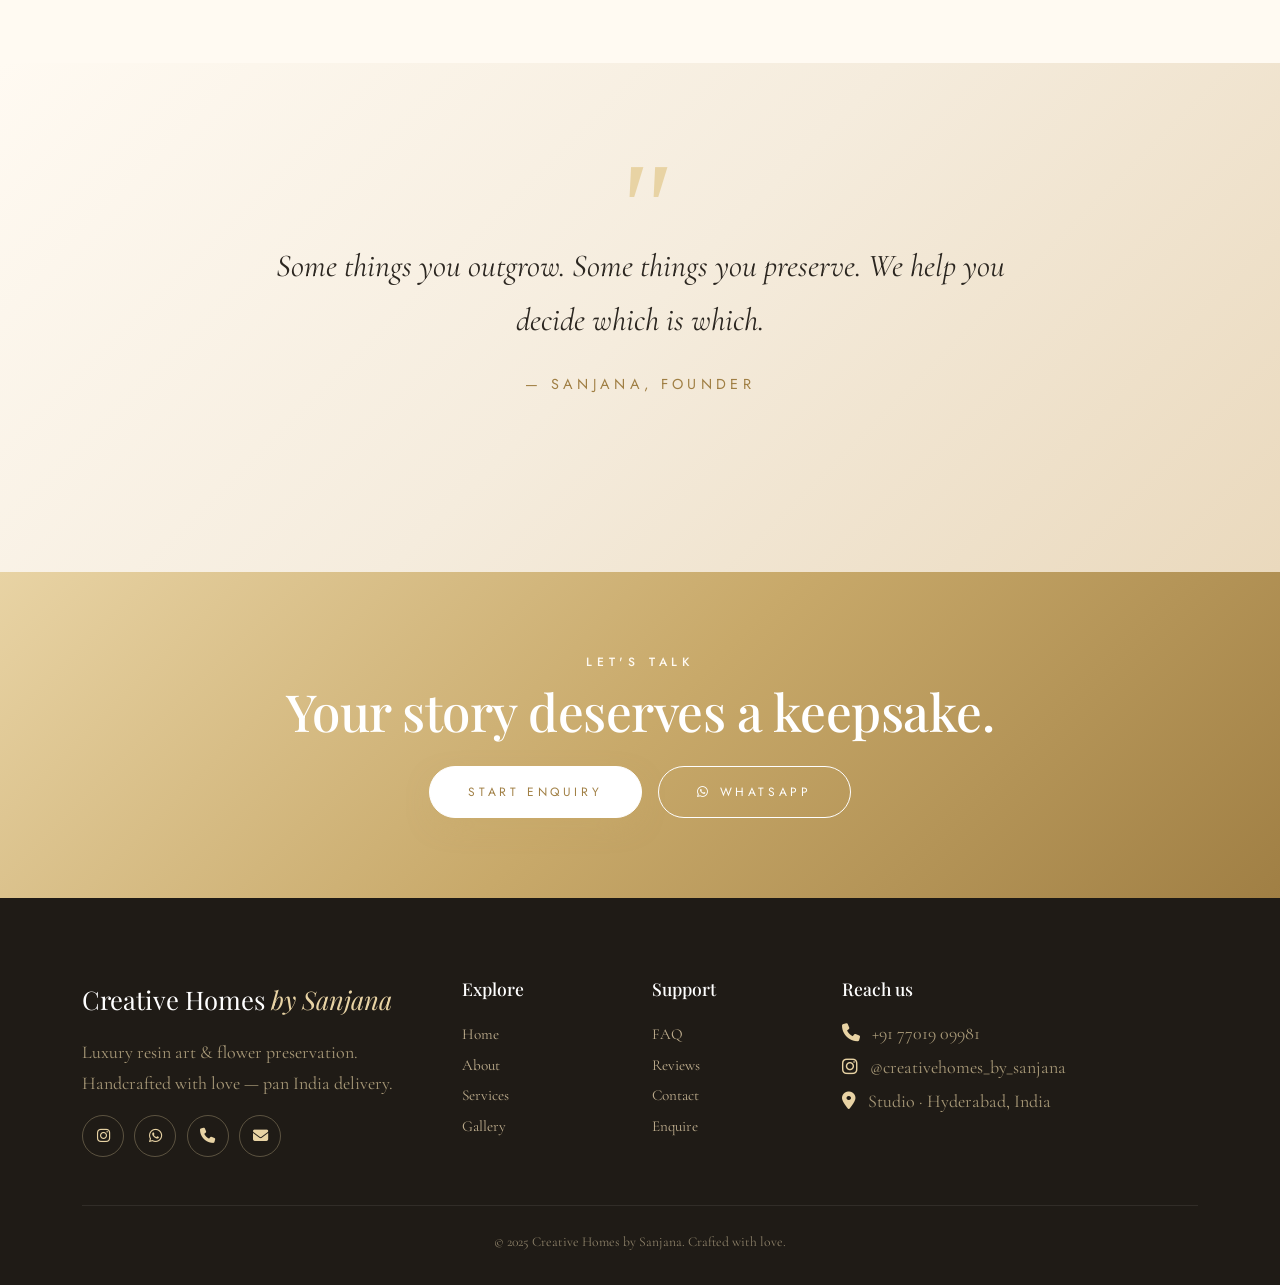
==== commit e68e8732: "Updated embroidery website" ====
--- a/about.html
+++ b/about.html
@@ -45,7 +45,7 @@
 <!-- Founder -->
 <section>
   <div class="container">
-    <div class="row align-items-center g-5">
+    <div class="row align-items-center g-4">
       <div class="col-lg-5 reveal">
         <img src="Images/Founder1.jfif" class="img-fluid rounded-4 shadow-sm" alt="Founder Sanjana">
       </div>
@@ -64,7 +64,7 @@
 <!-- Brand story -->
 <section style="background:var(--grad-beige)">
   <div class="container">
-    <div class="row g-5">
+    <div class="row g-4">
       <div class="col-md-6 reveal">
         <div class="eyebrow">Mission</div>
         <h3 class="mt-3 display gold-text">To turn moments into forever.</h3>
